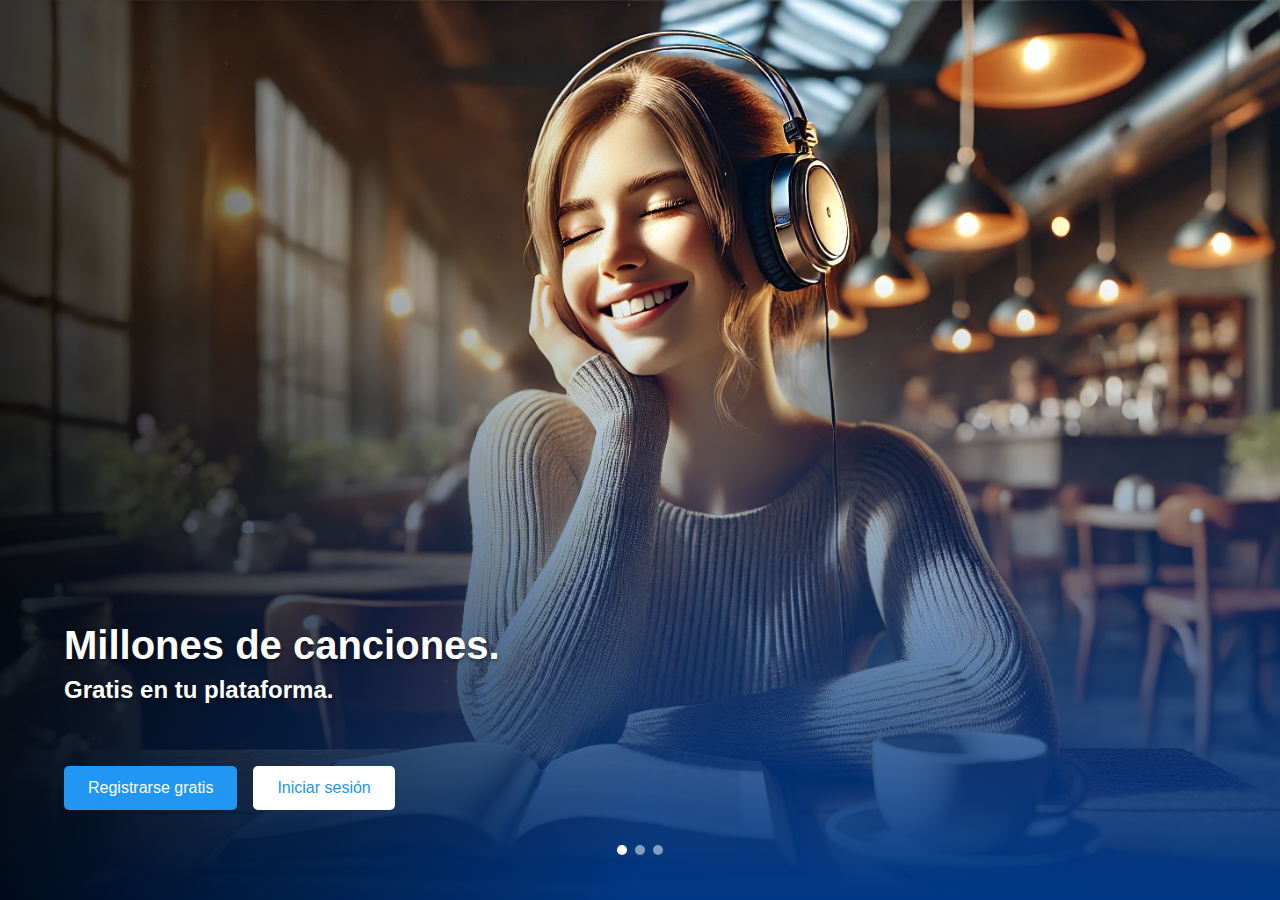
==== demo.html @ 4b9b03c1 "bien yo" ====
<!DOCTYPE html>
<html lang="es">
<head>
    <meta charset="UTF-8">
    <meta name="viewport" content="width=device-width, initial-scale=1.0">
    <title>Pantalla de Presentación</title>
    <link rel="stylesheet" href="css/styles.css">
</head>
<body>
    <div class="carousel-container">
        <!-- Contenedor de Diapos -->
        <div class="diapo-wrapper">
            <!-- Diapo 1 -->
            <div class="diapo active">
                <div class="diapo-overlay"></div>
                <img src="./images/slides/demo3.png" alt="Diapo 1">
                <div class="diapo-text">
                    <h1>Millones de canciones.</h1>
                    <h2>Gratis en tu plataforma.</h2>
                </div>
            </div>
            <!-- Diapo 2 -->
            <div class="diapo">
                <div class="diapo-overlay"></div>
                <img src="./images/slides/demo1.png" alt="Diapo 2">
                <div class="diapo-text">
                    <h1>Descubre nuevos artistas.</h1>
                    <h2>Escucha lo que amas.</h2>
                </div>
            </div>
            <!-- Diapo 3 -->
            <div class="diapo">
                <div class="diapo-overlay"></div>
                <img src="./images/slides/demo4.png" alt="Diapo 3">
                <div class="diapo-text">
                    <h1>Tu música, en todas partes.</h1>
                    <h2>Accede desde cualquier dispositivo.</h2>
                </div>
            </div>
        </div>

        <!-- Botones de login y registro -->
        <div class="text-box">
            <div class="buttons">
                <button class="btn register-btn" onclick="window.location.href='register.html'">Registrarse gratis</button>
                <button class="btn login-btn" onclick="window.location.href='login.html'">Iniciar sesión</button>
            </div>
        </div>

        <!-- Indicadores -->
        <div class="diapo-indicators">
            <span class="indicator active"></span>
            <span class="indicator"></span>
            <span class="indicator"></span>
        </div>
    </div>

    <script src="js/demo.js"></script>
</body>
</html>
---- css/styles.css ----
/* Variables de color */
:root {
    --primary-dark: #003785;
    --primary: #1465bb;
    --primary-light: #2196f3;
    --secondary-light: #81c9fa;
    --accent: #b9ffff;
}

/* Reset general */
* {
    margin: 0;
    padding: 0;
    box-sizing: border-box;
    font-family: 'Arial', sans-serif;
}




/* aaaaaaaaaaaaaaaaaaaaaaaaaaaaaaaaaaaaaaaaaaaaaaaaaaaaaaaaaaaaaaaaaaa */
/* Contenedor principal */
.carousel-container {
    position: relative;
    width: 100%;
    height: 100vh;
    display: flex;
    justify-content: center;
    align-items: center;
    overflow: hidden;
}

/* Wrapper de imágenes */
.diapo-wrapper {
    position: absolute;
    width: 100%;
    height: 100%;
    display: flex;
    justify-content: center;
    align-items: center;
}

/* Diapo */
.diapo {
    position: absolute;
    width: 100%;
    height: 100%;
    display: flex;
    justify-content: center;
    align-items: center;
    overflow: hidden;
    opacity: 0;
    transform: scale(0.8); /* Encoge las diapos no activas */
    transition: transform 0.8s ease-in-out, opacity 0.8s ease-in-out;
    z-index: 1;
}

/* Diapo activa */
.diapo.active {
    opacity: 1;
    transform: scale(1); /* Tamaño completo para la diapo activa */
    z-index: 2;
}

/* Imagen */
.diapo img {
    width: 100%;
    height: 100%;
    object-fit: cover;
}

/* Degradado */
.diapo-overlay {
    position: absolute;
    top: 0;
    left: 0;
    width: 100%;
    height: 100%;
    background: 
        linear-gradient(to right, rgba(0, 0, 0, 0.8), transparent 50%), /* Degradado desde el lado izquierdo */
        linear-gradient(to top, rgb(0, 55, 133), transparent 70%); /* Degradado desde la parte inferior */
    z-index: 1;
}


/* Texto */
.diapo-text {
    position: absolute;
    z-index: 2;
    bottom: 20%;
    left: 5%;
    color: white;
    text-shadow: 0 2px 4px rgba(0, 0, 0, 0.5);
    text-align: left;
}

.diapo-text h1 {
    font-size: 2.5rem;
    margin-bottom: 0.5rem;
}

.diapo-text h2 {
    font-size: 1.5rem;
}

/* Botones */
.text-box {
    position: absolute;
    bottom: 10%;
    left: 5%;
    z-index: 3;
}

.buttons {
    display: flex;
    gap: 1rem;
}

.btn {
    padding: 0.8rem 1.5rem;
    border: none;
    border-radius: 5px;
    font-size: 1rem;
    cursor: pointer;
    transition: background-color 0.3s ease;
}

.register-btn {
    background-color: #2196f3;
    color: white;
}

.register-btn:hover {
    background-color: #1465bb;
}

.login-btn {
    background-color: white;
    color: #2196f3;
}

.login-btn:hover {
    background-color: #e0e0e0;
}

/* Indicadores */
.diapo-indicators {
    position: absolute;
    bottom: 5%;
    left: 50%;
    transform: translateX(-50%);
    display: flex;
    gap: 0.5rem;
    z-index: 3;
}

.indicator {
    width: 10px;
    height: 10px;
    background-color: rgba(255, 255, 255, 0.5);
    border-radius: 50%;
    cursor: pointer;
    transition: background-color 0.3s ease;
}

.indicator.active {
    background-color: white;
}

/* aaaaaaaaaaaaaaaaaaaaaaaaaaaaaaaaaaaaaaaaaaaaaaaaaaaaaaaaaaaaaaaaaaa */

/* Estilo general del cuerpo */
body {
    height: 100vh;
    display: flex;
    flex-direction: column;
    background-color: var(--primary-dark);
    color: white;
}

/* Estilos del encabezado */
header {
    background-color: var(--primary);
    padding: 1rem;
}

nav {
    display: flex;
    justify-content: space-between;
    align-items: center;
}

.logo {
    color: white;
    font-size: 1.5rem;
    text-decoration: none;
}

.nav-links {
    display: flex;
    gap: 2rem;
}

.nav-links a {
    color: white;
    text-decoration: none;
}

/* Contenedor principal del login/registro */
.login-container {
    display: flex;
    height: 100vh;
    width: 100%;
}

/* Sección de la imagen */
.image-section {
    width: 60%;
    background: url('../images/albums/fondo.jpg') no-repeat center center;
    background-size: cover;
    position: relative;
}

/* Degradado para la imagen */
.image-section::after {
    content: '';
    position: absolute;
    top: 0;
    left: 0;
    width: 100%;
    height: 100%;
    background: linear-gradient(to left, rgba(0, 55, 133, 0.6) 0%, rgba(0, 0, 0, 0) 50%);
}

/* Sección del formulario */
.form-section {
    width: 40%;
    display: flex;
    align-items: center;
    justify-content: center;
    background-color: var(--primary-dark);
}

/* Contenedor del formulario */
.form-container {
    max-width: 400px;
    width: 90%;
    padding: 2rem;
    background-color: var(--primary);
    border-radius: 10px;
    box-shadow: 0px 4px 6px rgba(0, 0, 0, 0.2);
    text-align: center;
}

/* Títulos del formulario */
h2 {
    font-size: 1.5rem;
    margin-bottom: 1rem;
}

/* Estilo de los grupos del formulario */
.form-group {
    width: 100%;
    margin-bottom: 1.5rem;
}

/* Etiquetas */
.form-group label {
    display: block;
    margin-bottom: 0.5rem;
    font-weight: bold;
}

/* Campos de entrada */
.form-group input {
    width: 100%;
    padding: 0.8rem;
    border: none;
    border-radius: 5px;
    font-size: 1rem;
    background-color: #ffffff;
}

/* Botón de inicio de sesión */
button[type="submit"] {
    width: 100%;
    padding: 0.8rem;
    background-color: var(--primary-light);
    color: white;
    border: none;
    border-radius: 5px;
    cursor: pointer;
    font-size: 1rem;
    font-weight: bold;
    transition: background-color 0.3s ease;
}

button[type="submit"]:hover {
    background-color: var(--primary);
}

/* Enlace de registro */
p {
    margin-top: 1rem;
    font-size: 0.9rem;
}

p a {
    color: var(--accent);
    text-decoration: none;
    font-weight: bold;
}

p a:hover {
    text-decoration: underline;
}

/* Estilos para el index */

/* Contenedor de los géneros */
.genres {
    display: flex;
    gap: 1rem;
    padding: 1rem;
    overflow-x: auto;
}

/* Botones de géneros */
.genre-btn {
    background-color: var(--primary-light);
    color: white;
    border: none;
    padding: 0.5rem 1rem;
    border-radius: 20px;
    cursor: pointer;
}

.genre-btn:hover {
    transform: scale(1.1);
    background-color: var(--primary);
}

/* Grid de música */
.music-grid {
    display: grid;
    grid-template-columns: repeat(auto-fill, minmax(150px, 1fr));
    gap: 1rem;
    padding: 1rem;
}

/* Tarjetas de música */
.music-card {
    background-color: var(--primary);
    border-radius: 10px;
    padding: 1rem;
    cursor: pointer;
    text-align: center;
    transition: transform 0.3s, background-color 0.3s;
}

.music-card:hover {
    transform: scale(1.05);
    background-color: var(--primary-light);
}

.music-card img {
    width: 100%;
    border-radius: 5px;
    margin-bottom: 0.5rem;
}

/* Estilos para el reproductor */

.player-container {
    display: flex;
    flex-direction: column;
    align-items: center;
    justify-content: center;
    height: 100%;
    text-align: center;
    padding: 2rem;
    background-color: var(--primary-dark);
}

.gif-player {
    width: 100%;
    max-width: 300px;
    height: auto;
    border-radius: 10px;
}

.song-info {
    margin: 2rem 0;
}

.song-title {
    font-size: 1.5rem;
    font-weight: bold;
    margin-bottom: 0.5rem;
}

.artist {
    color: var(--secondary-light);
}

.progress-bar {
    width: 80%;
    height: 4px;
    background-color: var(--primary);
    margin: 1rem 0;
    position: relative;
}

.progress {
    height: 100%;
    background-color: var(--accent);
    width: 0%;
    transition: width 0.3s ease;
}

.controls {
    display: flex;
    justify-content: center;
    gap: 2rem;
    margin-top: 1rem;
}

.control-btn {
    background: none;
    border: none;
    color: white;
    font-size: 2rem;
    cursor: pointer;
}

.control-btn:hover {
    transform: scale(1.2);
}

/* Responsivo */
@media (max-width: 768px) {
    .login-container {
        flex-direction: column;
    }

    .image-section {
        width: 100%;
        height: 50vh;
    }

    .form-section {
        width: 100%;
        height: 50vh;
    }

    .form-container {
        max-width: 300px;
    }
}
/* Estilo general del reproductor */
footer.player {
    position: fixed;
    bottom: 0;
    width: 100%;
    background-color: var(--primary);
    padding: 0.5rem;
    display: flex;
    justify-content: space-between;
    align-items: center;
    box-shadow: 0 -4px 6px rgba(0, 0, 0, 0.2);
    z-index: 10;
}

/* Animación de movimiento circular */
@keyframes circular-motion {
    0% {
        transform: translateX(0px) translateY(0px);
    }
    25% {
        transform: translateX(2px) translateY(-5px);
    }
    50% {
        transform: translateX(0px) translateY(-10px);
    }
    75% {
        transform: translateX(-2px) translateY(-5px);
    }
    100% {
        transform: translateX(0px) translateY(0px);
    }
}

/* Botones de iconos */
.icon-btn {
    background: none;
    border: none;
    color: white;
    font-size: 1.5rem;
    cursor: pointer;
    transition: transform 0.3s ease;
    margin: 0 0.5rem;
}

.icon-btn:hover {
    transform: scale(1.2);
}

/* Contenedor del título de la canción y botones */
.song-title-container {
    display: flex;
    justify-content: space-between;
    align-items: center;
    gap: 1rem; /* Espaciado uniforme */
    width: 100%;
    margin: 1rem 0;
}

/* Botones de iconos */
.icon-btn {
    background: none;
    border: none;
    color: white;
    font-size: 1.5rem;
    cursor: pointer;
    transition: transform 0.3s ease;
}

.icon-btn:hover {
    transform: scale(1.2);
}







/* Text box */
.text-box {
    position: absolute;
    bottom: 10%;
    left: 5%;
    z-index: 3;
    color: white;
}

.text-box h1 {
    font-size: 2.5rem;
    margin-bottom: 0.5rem;
}

.text-box h2 {
    font-size: 1.5rem;
    margin-bottom: 1.5rem;
}

.buttons {
    display: flex;
    gap: 1rem;
}

.btn {
    padding: 0.8rem 1.5rem;
    border: none;
    border-radius: 5px;
    font-size: 1rem;
    cursor: pointer;
    transition: background-color 0.3s ease;
}

.register-btn {
    background-color: #2196f3;
    color: white;
}

.register-btn:hover {
    background-color: #1465bb;
}

.login-btn {
    background-color: #fff;
    color: #2196f3;
}

.login-btn:hover {
    background-color: #e0e0e0;
}


.btn-logout {
    display: block;
    margin: 1rem auto;
    padding: 0.8rem 1.5rem;
    background-color: var(--primary-light);
    color: white;
    border: none;
    border-radius: 5px;
    font-size: 1rem;
    cursor: pointer;
    text-align: center;
    transition: background-color 0.3s ease;
}

.btn-logout:hover {
    background-color: var(--primary);
}

/* Título centrado */
.song-title {
    flex: 1; /* Hace que el título ocupe todo el espacio disponible */
    text-align: center;
    font-size: 1.2rem;
    font-weight: bold;
    color: white;
}

/* Contenedor principal para los botones y el título */
.song-controls-container {
    display: flex;
    justify-content: space-between; /* Espacia los elementos uniformemente */
    align-items: center; /* Alinea verticalmente */
    gap: 1rem; /* Espaciado entre los elementos */
    width: 70%; /* Ocupa el 70% del ancho del contenedor padre */
    margin: 1rem auto; /* Centra horizontalmente */
}


/* Botones de iconos */
.icon-btn {
    background: none;
    border: none;
    color: white;
    font-size: 1.5rem;
    cursor: pointer;
    transition: transform 0.3s ease;
}

.icon-btn:hover {
    transform: scale(1.2); /* Efecto al pasar el cursor */
}

/* Título de la canción */
.song-title {
    font-size: 1.2rem;
    font-weight: bold;
    color: white;
    text-align: center; /* Opcional, asegura que el texto del título esté centrado */
    flex-grow: 1; /* Hace que el título ocupe el espacio restante */
}

/* Contenedor de título de canción e íconos */
.song-title-container {
    display: flex;
    justify-content: space-between;
    align-items: center;
    width: 100%;
    margin: 1rem 0;
}

/* Botón de corazón activo */
.icon-btn.active {
    color: red; /* Cambia el color a rojo cuando está activo */
}

/* Imagen en el reproductor */
.gif-player {
    width: 100%;
    max-width: 300px;
    height: auto;
    border-radius: 10px;
    display: block;
    margin: 0 auto;
    animation: circular-motion 3s infinite ease-in-out; /* Aplica la animación */
}

/* Sección de la canción en reproducción */
.now-playing {
    display: flex;
    align-items: center;
    gap: 1rem;
    color: white;
    font-size: 0.9rem;
}

.album-cover {
    width: 50px;
    height: 50px;
    border-radius: 5px;
}

/* Controles del reproductor */
.player-controls {
    display: flex;
    align-items: center;
    gap: 0.5rem;
    color: white;
}

.player-btn {
    background: none;
    border: none;
    color: white;
    cursor: pointer;
    font-size: 1.2rem;
    transition: transform 0.3s;
}

.player-btn:hover {
    transform: scale(1.2);
}

/* Barra de progreso y volumen */
#progress-bar,
#volume-control {
    width: 100px;
    height: 4px;
    background: var(--primary-light);
    outline: none;
    border: none;
    cursor: pointer;
    border-radius: 10px;
}
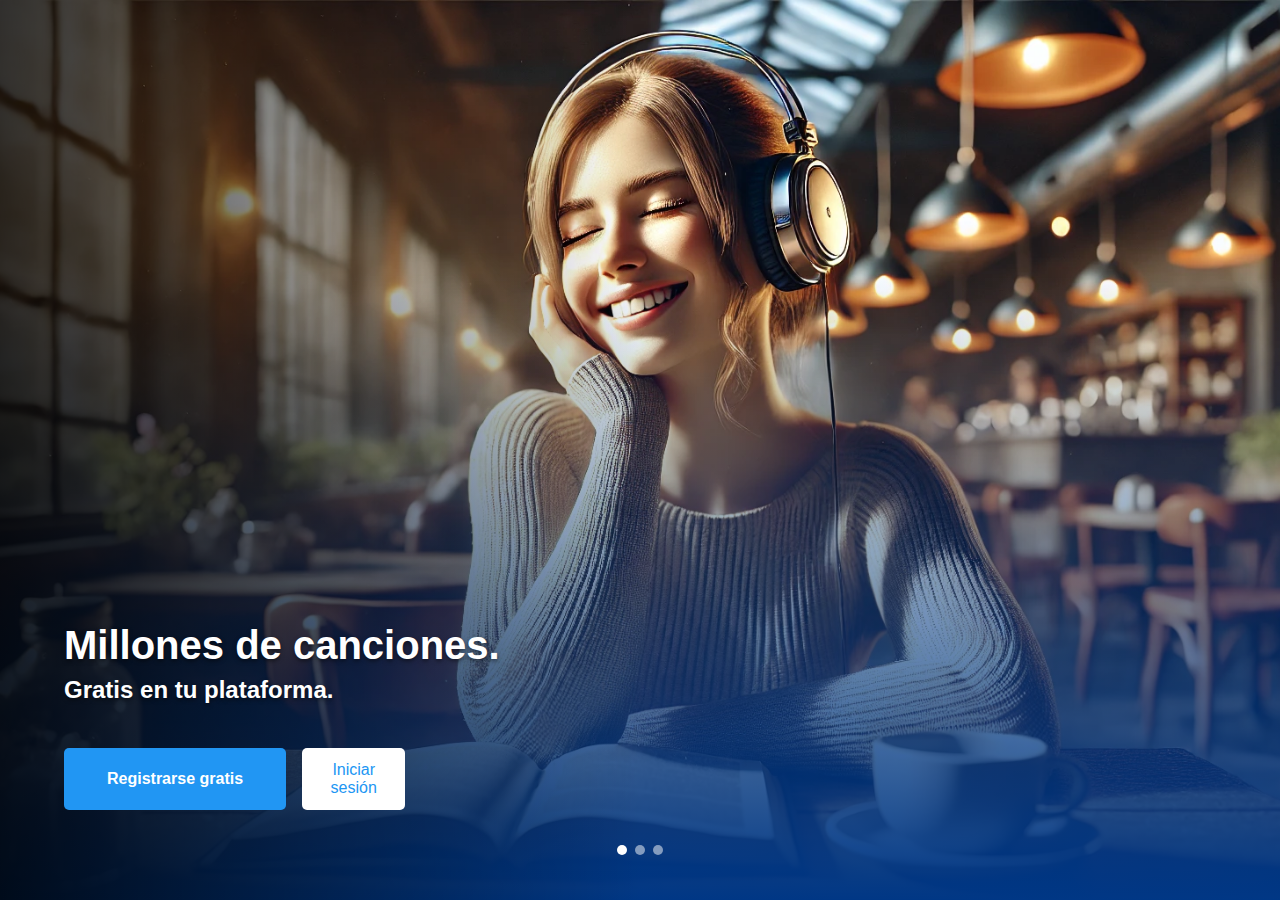
==== commit 8dac9650: "Fnish" ====
--- a/demo.html
+++ b/demo.html
@@ -31,7 +31,7 @@
             <!-- Diapo 3 -->
             <div class="diapo">
                 <div class="diapo-overlay"></div>
-                <img src="./images/slides/demo4.png" alt="Diapo 3">
+                <img src="./images/slides/demo2.png" alt="Diapo 3">
                 <div class="diapo-text">
                     <h1>Tu música, en todas partes.</h1>
                     <h2>Accede desde cualquier dispositivo.</h2>
--- a/css/styles.css
+++ b/css/styles.css
@@ -15,6 +15,60 @@
     font-family: 'Arial', sans-serif;
 }
 
+.terms {
+    display: inline-flex; /* Cambia a inline-flex para evitar ocupar todo el ancho */
+    align-items: center; /* Alinea el texto y el checkbox verticalmente */
+    gap: 0.5rem; /* Espaciado entre el checkbox y el texto */
+    font-size: 0.9rem; /* Ajusta el tamaño del texto */
+    width: auto; /* Asegúrate de que solo ocupe el ancho necesario */
+}
+
+.terms input[type="checkbox"] {
+    margin: 0; /* Elimina márgenes del checkbox */
+}
+
+.terms label {
+    margin: 0; /* Asegúrate de que no haya márgenes adicionales en el label */
+    white-space: nowrap; /* Evita que el texto se rompa en varias líneas */
+}
+
+
+
+.terms a {
+    color: var(--accent); /* Ajusta el color del enlace */
+    text-decoration: none;
+    font-weight: bold;
+}
+
+.terms a:hover {
+    text-decoration: underline;
+}
+
+/* Botón de registro deshabilitado */
+.register-btn[disabled] {
+    background-color: #7a80a5; /* Color gris para el botón deshabilitado */
+    cursor: not-allowed;
+}
+
+/* Botón de registro habilitado */
+.register-btn {
+    width: 100%;
+    padding: 0.8rem;
+    background-color: var(--primary-light);
+    color: white;
+    border: none;
+    border-radius: 5px;
+    cursor: pointer;
+    font-size: 1rem;
+    font-weight: bold;
+    transition: background-color 0.3s ease;
+}
+
+.register-btn:hover {
+    background-color: var(--primary);
+    border: 1px solid rgb(255, 255, 255); /* Borde negro */
+}
+
 
 
 
@@ -266,10 +320,13 @@
 
 /* Etiquetas */
 .form-group label {
-    display: block;
-    margin-bottom: 0.5rem;
-    font-weight: bold;
-}
+    display: block; /* Asegura que el label ocupe toda la línea */
+    text-align: left; /* Alinea el texto a la izquierda */
+    margin-bottom: 0.5rem; /* Agrega un pequeño espacio debajo del label */
+    font-weight: bold; /* Opcional: Resalta el texto */
+    color: white; /* Ajusta el color si es necesario */
+}
+
 
 /* Campos de entrada */
 .form-group input {
